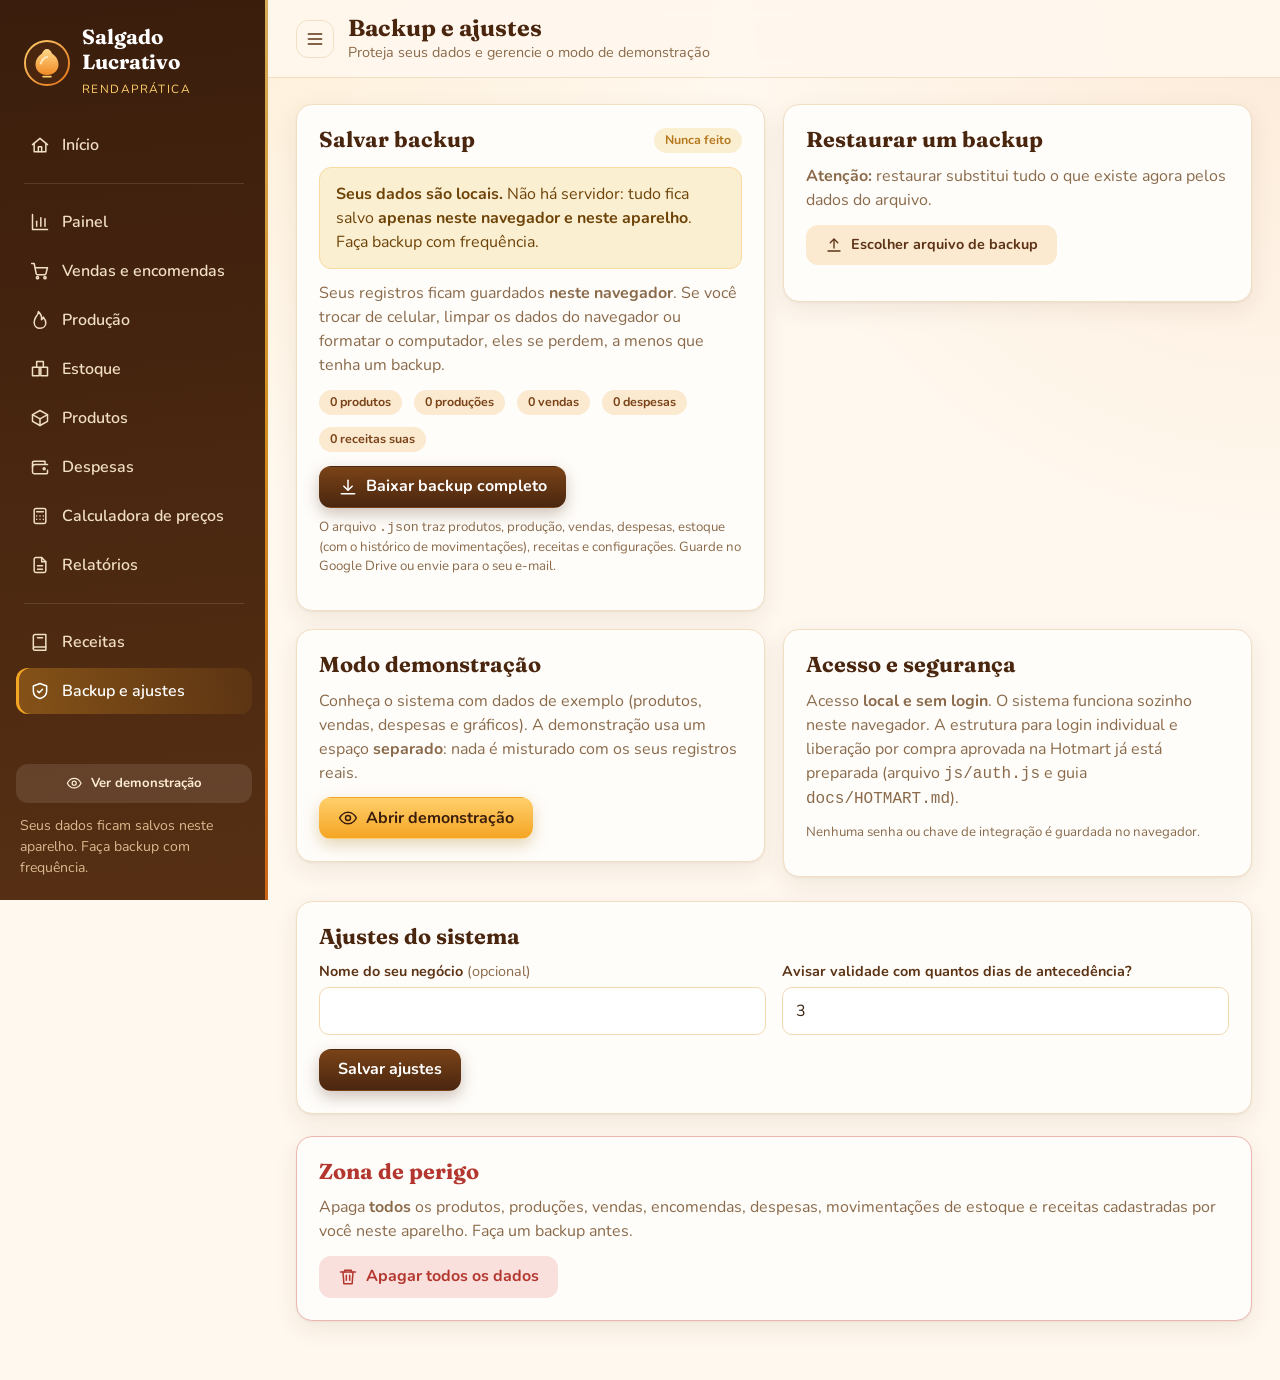
==== backup.html @ 2cbf1160 "1commit" ====
<!DOCTYPE html>
<html lang="pt-BR">
<head>
<meta charset="utf-8">
<meta name="viewport" content="width=device-width, initial-scale=1, viewport-fit=cover">
<title>Backup e ajustes — Salgado Lucrativo</title>
<meta name="theme-color" content="#3a1d0c">
<link rel="stylesheet" href="css/style.css">
</head>
<body data-page="backup" data-title="Backup e ajustes" data-sub="Proteja seus dados e gerencie o modo de demonstração">
<main id="content" class="content">
  <div class="grid g2" style="align-items:start">
    <section class="card">
      <div class="card-head"><h2>Salvar backup</h2><span class="pill" id="last-pill"></span></div>
      <div class="alert warn" style="margin-bottom:12px"><div><b>Seus dados são locais.</b> Não há servidor: tudo fica salvo <b>apenas neste navegador e neste aparelho</b>. Faça backup com frequência.</div></div><p class="muted">Seus registros ficam guardados <b>neste navegador</b>. Se você trocar de celular, limpar os dados do navegador ou formatar o computador, eles se perdem, a menos que tenha um backup.</p>
      <div id="counts" class="row small muted" style="margin-bottom:14px"></div>
      <button class="btn primary" type="button" id="btn-export"></button>
      <p class="hint" style="margin-top:10px">O arquivo <code>.json</code> traz produtos, produção, vendas, despesas, estoque (com o histórico de movimentações), receitas e configurações. Guarde no Google Drive ou envie para o seu e-mail.</p>
    </section>

    <section class="card">
      <h2>Restaurar um backup</h2>
      <p class="muted"><b>Atenção:</b> restaurar substitui tudo o que existe agora pelos dados do arquivo.</p>
      <div class="field"><label for="f-file" class="btn" id="file-label" style="cursor:pointer;width:fit-content"></label><input class="sr-only" type="file" id="f-file" accept="application/json,.json"></div>
      <div id="restore-info" style="margin-top:14px"></div>
    </section>

    <section class="card">
      <h2>Modo demonstração</h2>
      <p class="muted">Conheça o sistema com dados de exemplo (produtos, vendas, despesas e gráficos). A demonstração usa um espaço <b>separado</b>: nada é misturado com os seus registros reais.</p>
      <div class="row" id="demo-actions"></div>
    </section>

    <section class="card">
      <h2>Acesso e segurança</h2>
      <div id="auth-info"></div>
    </section>
  </div>

  <section class="card section">
    <h2>Ajustes do sistema</h2>
    <form id="form-settings" novalidate>
      <div class="form-grid">
        <div class="field c6"><label for="s-name">Nome do seu negócio <span class="opt">(opcional)</span></label><input type="text" id="s-name" name="businessName" maxlength="60" autocomplete="off"><small class="err" data-err="businessName"></small></div>
        <div class="field c6 keep"><label for="s-days">Avisar validade com quantos dias de antecedência?</label><input type="text" inputmode="numeric" id="s-days" name="expiryWarnDays" autocomplete="off"><small class="err" data-err="expiryWarnDays"></small></div>
      </div>
      <div class="form-actions" style="margin-top:14px"><button class="btn primary" type="submit" id="btn-settings">Salvar ajustes</button></div>
    </form>
  </section>

  <section class="card section" id="danger" style="border-color:#ecb7b0">
    <h2 style="color:var(--bad)">Zona de perigo</h2>
    <p class="muted">Apaga <b>todos</b> os produtos, produções, vendas, encomendas, despesas, movimentações de estoque e receitas cadastradas por você neste aparelho. Faça um backup antes.</p>
    <button class="btn danger" type="button" id="btn-wipe"></button>
  </section>
</main>
<script src="js/calc.js"></script>
<script src="js/database.js"></script>
<script src="js/art.js"></script>
<script src="js/auth.js"></script>
<script src="js/app.js"></script>
<script src="js/backup.js"></script>
</body>
</html>
---- css/style.css ----
/* Salgado Lucrativo (RendaPrática) — tema laranja, creme, amarelo suave e marrom */
@font-face { font-family: 'Fraunces'; font-weight: 600; font-display: swap; src: url('../fonts/fraunces-latin-600-normal.woff2') format('woff2'); }
@font-face { font-family: 'Fraunces'; font-weight: 700; font-display: swap; src: url('../fonts/fraunces-latin-700-normal.woff2') format('woff2'); }
@font-face { font-family: 'Nunito'; font-weight: 400; font-display: swap; src: url('../fonts/nunito-latin-400-normal.woff2') format('woff2'); }
@font-face { font-family: 'Nunito'; font-weight: 600; font-display: swap; src: url('../fonts/nunito-latin-600-normal.woff2') format('woff2'); }
@font-face { font-family: 'Nunito'; font-weight: 700; font-display: swap; src: url('../fonts/nunito-latin-700-normal.woff2') format('woff2'); }
@font-face { font-family: 'Nunito'; font-weight: 800; font-display: swap; src: url('../fonts/nunito-latin-800-normal.woff2') format('woff2'); }

:root {
  --brown-950: #2a1408; --brown-900: #3a1d0c; --brown-800: #4a260f; --brown-700: #5c3315; --brown-600: #7a4318; --brown-500: #8f5a2c;
  --orange: #e8731a; --sun: #f5a524; --sun-600: #d98a0b; --sun-300: #ffcf6b; --sun-100: #fff0c9;
  --cream: #fff8ee; --beige: #fbe9d0; --beige-2: #f3d9b3; --paper: #fffdfa; --line: #f1dfc4;
  --text: #3b2412; --muted: #8a6a4a; --ok: #3f7d4f; --ok-bg: #e4f1e6; --warn: #b7791f; --warn-bg: #fbefd2; --bad: #b3372f; --bad-bg: #f9e0dc;
  --radius: 16px; --radius-sm: 10px;
  --shadow: 0 1px 2px rgba(74, 38, 15, .06), 0 8px 24px rgba(74, 38, 15, .08);
  --shadow-lg: 0 10px 40px rgba(58, 29, 12, .22);
  --sidebar-w: 268px;
  --font-body: 'Nunito', system-ui, -apple-system, 'Segoe UI', Roboto, sans-serif;
  --font-title: 'Fraunces', Georgia, 'Times New Roman', serif;
}
* { box-sizing: border-box; }
[hidden] { display: none !important; }
html { -webkit-text-size-adjust: 100%; }
body { margin: 0; font-family: var(--font-body); color: var(--text); background: var(--cream); line-height: 1.5; font-size: 16px;
  background-image: radial-gradient(circle at 12% -10%, rgba(245, 165, 36, .13), transparent 40%), radial-gradient(circle at 100% 0%, rgba(232, 115, 26, .10), transparent 35%); background-attachment: fixed; }
h1, h2, h3 { font-family: var(--font-title); color: var(--brown-800); line-height: 1.2; margin: 0 0 .5em; }
h1 { font-size: 1.9rem; } h2 { font-size: 1.35rem; } h3 { font-size: 1.1rem; }
p { margin: 0 0 .8em; } a { color: var(--brown-600); }
img, svg { max-width: 100%; }
button, input, select, textarea { font: inherit; color: inherit; }
.sr-only { position: absolute; width: 1px; height: 1px; overflow: hidden; clip: rect(0 0 0 0); white-space: nowrap; }
.icon { width: 1.25em; height: 1.25em; fill: none; stroke: currentColor; stroke-width: 1.8; stroke-linecap: round; stroke-linejoin: round; flex: none; vertical-align: -.2em; }

/* ---------- Estrutura ---------- */
.shell { min-height: 100vh; display: flex; }
.sidebar { width: var(--sidebar-w); flex: none; background: linear-gradient(175deg, var(--brown-900), var(--brown-700) 120%); color: #fdebd3; padding: 22px 16px; position: fixed; inset: 0 auto 0 0; display: flex; flex-direction: column; z-index: 60; overflow-y: auto; transition: transform .25s ease; }
.sidebar::after { content: ''; position: absolute; right: 0; top: 0; bottom: 0; width: 3px; background: linear-gradient(var(--sun-300), var(--sun), var(--orange)); opacity: .8; }
.brand { display: flex; align-items: center; gap: 12px; padding: 4px 8px 22px; text-decoration: none; color: inherit; }
.brand-logo { width: 46px; height: 46px; flex: none; }
.brand-name { font-family: var(--font-title); font-weight: 700; font-size: 1.28rem; color: #fff; line-height: 1.1; }
.brand-tag { font-size: .74rem; letter-spacing: .12em; text-transform: uppercase; color: var(--sun-300); }
.nav { display: flex; flex-direction: column; gap: 3px; }
.nav a { display: flex; align-items: center; gap: 12px; padding: 11px 14px; border-radius: 12px; color: #f1dfc4; text-decoration: none; font-weight: 600; transition: background .15s, color .15s; }
.nav a:hover { background: rgba(255, 255, 255, .08); color: #fff; }
.nav a.active { background: linear-gradient(90deg, rgba(245, 165, 36, .32), rgba(245, 165, 36, .08)); color: #fff; box-shadow: inset 3px 0 0 var(--sun); }
.nav-sep { height: 1px; background: rgba(255, 255, 255, .12); margin: 12px 8px; }
.side-foot { margin-top: auto; padding-top: 18px; font-size: .82rem; color: #d9b98f; }
.side-foot .btn { width: 100%; justify-content: center; }
.main-col { margin-left: var(--sidebar-w); flex: 1; min-width: 0; display: flex; flex-direction: column; }
.topbar { position: sticky; top: 0; z-index: 40; display: flex; align-items: center; gap: 14px; padding: 14px 28px; background: rgba(255, 248, 238, .88); backdrop-filter: blur(10px); border-bottom: 1px solid var(--line); }
.topbar h1 { font-size: 1.45rem; margin: 0; }
.topbar .sub { color: var(--muted); font-size: .9rem; margin: 0; }
.topbar .grow { flex: 1; min-width: 0; }
.menu-btn { display: none; }
.content { padding: 26px 28px 60px; max-width: 1280px; width: 100%; margin: 0 auto; }
.bottomnav { display: none; }
.backdrop { display: none; }

.demo-banner { background: linear-gradient(90deg, var(--sun-100), #fff1d2); border-bottom: 1px solid var(--sun-300); color: var(--brown-700); padding: 10px 28px; display: flex; gap: 12px; align-items: center; flex-wrap: wrap; font-size: .92rem; }
.demo-banner strong { color: var(--brown-800); }
.demo-banner .btn { padding: 6px 12px; font-size: .85rem; }
.pill { display: inline-flex; align-items: center; gap: 6px; padding: 3px 11px; border-radius: 999px; background: var(--beige); color: var(--brown-600); font-size: .78rem; font-weight: 700; }
.pill.gold { background: var(--sun-100); color: var(--sun-600); } .pill.ok { background: var(--ok-bg); color: var(--ok); } .pill.warn { background: var(--warn-bg); color: var(--warn); } .pill.bad { background: var(--bad-bg); color: var(--bad); }

/* ---------- Componentes ---------- */
.card { background: var(--paper); border: 1px solid var(--line); border-radius: var(--radius); box-shadow: var(--shadow); padding: 22px; }
.card + .card, .section + .section { margin-top: 22px; }
.grid > .card, .grid > .card + .card, .grid > .section, .grid > .section + .section { margin-top: 0; }
.card-head { display: flex; align-items: center; justify-content: space-between; gap: 12px; flex-wrap: wrap; margin-bottom: 14px; }
.card-head h2, .card-head h3 { margin: 0; }
.muted { color: var(--muted); } .small { font-size: .88rem; } .right { text-align: right; } .center { text-align: center; }
.grid { display: grid; gap: 18px; }
.g2 { grid-template-columns: repeat(2, minmax(0, 1fr)); } .g3 { grid-template-columns: repeat(3, minmax(0, 1fr)); } .g4 { grid-template-columns: repeat(4, minmax(0, 1fr)); }
.row { display: flex; gap: 12px; align-items: center; flex-wrap: wrap; }
.row.between { justify-content: space-between; }
.split-a { grid-template-columns: minmax(0, 1.7fr) minmax(0, 1fr); } .split-b { grid-template-columns: minmax(0, 1fr) minmax(0, 1.1fr); align-items: start; }
.section { margin-top: 24px; }
.page-intro { margin-bottom: 22px; color: var(--muted); max-width: 70ch; }

.btn { display: inline-flex; align-items: center; gap: 8px; border: 1px solid transparent; border-radius: 12px; padding: 10px 18px; font-weight: 700; cursor: pointer; background: var(--beige); color: var(--brown-700); text-decoration: none; transition: transform .1s, box-shadow .15s, background .15s; line-height: 1.2; }
.btn:hover { background: var(--beige-2); } .btn:active { transform: translateY(1px); }
.btn:focus-visible, input:focus-visible, select:focus-visible, textarea:focus-visible, a:focus-visible, summary:focus-visible { outline: 3px solid var(--sun); outline-offset: 2px; }
.btn.primary { background: linear-gradient(180deg, var(--brown-600), var(--brown-800)); color: #fff; box-shadow: 0 6px 16px rgba(74, 38, 15, .28); }
.btn.primary:hover { background: linear-gradient(180deg, var(--brown-500), var(--brown-700)); }
.btn.gold { background: linear-gradient(180deg, var(--sun-300), var(--sun)); color: var(--brown-900); box-shadow: 0 6px 16px rgba(176, 138, 52, .35); }
.btn.gold:hover { background: linear-gradient(180deg, #ffd98a, var(--sun-600)); }
.btn.danger { background: var(--bad-bg); color: var(--bad); } .btn.danger:hover { background: #f3c9c3; }
.btn.danger.solid { background: var(--bad); color: #fff; } .btn.danger.solid:hover { background: #962d27; }
.btn.ghost { background: transparent; border-color: var(--line); } .btn.ghost:hover { background: var(--beige); }
.btn.sm { padding: 6px 12px; font-size: .86rem; border-radius: 10px; }
.btn.icon-only { padding: 8px; } .btn:disabled { opacity: .55; cursor: not-allowed; }

.field { display: flex; flex-direction: column; gap: 5px; min-width: 0; }
.field label, .label { font-weight: 700; font-size: .9rem; color: var(--brown-700); }
.field label .opt { font-weight: 400; color: var(--muted); }
input[type=text], input[type=date], input[type=number], input[type=month], select, textarea { width: 100%; border: 1.5px solid var(--beige-2); background: #fff; border-radius: var(--radius-sm); padding: 11px 13px; min-height: 46px; transition: border-color .15s, box-shadow .15s; }
textarea { min-height: 96px; resize: vertical; }
input:focus, select:focus, textarea:focus { border-color: var(--sun); box-shadow: 0 0 0 3px rgba(245, 165, 36, .25); outline: none; }
.field.invalid input, .field.invalid select, .field.invalid textarea { border-color: var(--bad); background: #fffafa; }
.err { color: var(--bad); font-size: .83rem; min-height: 0; } .err:empty { display: none; }
.hint { color: var(--muted); font-size: .83rem; }
.form-grid { display: grid; gap: 16px; grid-template-columns: repeat(12, minmax(0, 1fr)); }
.form-grid > * { grid-column: span 12; }
.c3 { grid-column: span 3 !important; } .c4 { grid-column: span 4 !important; } .c5 { grid-column: span 5 !important; } .c6 { grid-column: span 6 !important; } .c8 { grid-column: span 8 !important; }
.form-actions { display: flex; gap: 10px; flex-wrap: wrap; margin-top: 6px; }
.check { display: flex; gap: 10px; align-items: flex-start; font-size: .94rem; } .check input { width: 20px; height: 20px; margin-top: 2px; accent-color: var(--brown-600); }
.segmented { display: inline-flex; background: var(--beige); border-radius: 12px; padding: 4px; gap: 2px; flex-wrap: wrap; }
.segmented button { border: 0; background: transparent; padding: 8px 16px; border-radius: 9px; font-weight: 700; cursor: pointer; color: var(--brown-600); }
.segmented button.on { background: #fff; color: var(--brown-800); box-shadow: 0 1px 4px rgba(74, 38, 15, .18); }
.liveline { display: flex; gap: 22px; flex-wrap: wrap; background: var(--cream); border: 1px dashed var(--sun); border-radius: 12px; padding: 12px 16px; }
.liveline b { font-size: 1.15rem; color: var(--brown-800); display: block; } .liveline span { font-size: .8rem; color: var(--muted); text-transform: uppercase; letter-spacing: .05em; }
.pos { color: var(--ok) !important; } .neg { color: var(--bad) !important; }

/* Cartões de indicadores */
.stat { position: relative; overflow: hidden; background: var(--paper); border: 1px solid var(--line); border-radius: var(--radius); padding: 18px 18px 16px; box-shadow: var(--shadow); display: flex; gap: 14px; align-items: flex-start; }
.stat::after { content: ''; position: absolute; right: -28px; top: -28px; width: 90px; height: 90px; border-radius: 50%; background: radial-gradient(circle, rgba(245, 165, 36, .22), transparent 70%); }
.stat .ico { width: 46px; height: 46px; border-radius: 14px; display: grid; place-items: center; background: var(--beige); color: var(--brown-600); flex: none; font-size: 1.35rem; }
.stat.gold .ico { background: var(--sun-100); color: var(--sun-600); } .stat.green .ico { background: var(--ok-bg); color: var(--ok); } .stat.red .ico { background: var(--bad-bg); color: var(--bad); } .stat.dark .ico { background: var(--brown-700); color: var(--sun-300); }
.stat .k { font-size: .8rem; text-transform: uppercase; letter-spacing: .06em; color: var(--muted); font-weight: 700; }
.stat .v { font-family: var(--font-title); font-size: 1.65rem; font-weight: 700; color: var(--brown-800); line-height: 1.15; margin-top: 2px; word-break: break-word; }
.stat .n { font-size: .82rem; color: var(--muted); margin-top: 2px; }
.stat.feature { background: linear-gradient(135deg, var(--brown-800), var(--brown-600)); border: 0; color: #fdebd3; }
.stat.feature .k, .stat.feature .n { color: var(--sun-300); } .stat.feature .v { color: #fff; } .stat.feature .ico { background: rgba(255, 255, 255, .14); color: var(--sun-300); }
.stat > div:last-child { min-width: 0; flex: 1; }
.g4 .stat { gap: 12px; padding: 16px; } .g4 .stat .v { font-size: 1.4rem; }

/* Tabelas (viram cartões no celular) */
.table-wrap { overflow-x: auto; border: 1px solid var(--line); border-radius: var(--radius-sm); background: #fff; }
table { width: 100%; border-collapse: collapse; font-size: .94rem; }
th { text-align: left; background: var(--beige); color: var(--brown-700); font-size: .78rem; text-transform: uppercase; letter-spacing: .06em; padding: 11px 14px; white-space: nowrap; }
td { padding: 12px 14px; border-top: 1px solid var(--line); vertical-align: middle; }
tbody tr:hover { background: #fffaf2; }
td.num, th.num { text-align: right; white-space: nowrap; font-variant-numeric: tabular-nums; }
td.actions { white-space: nowrap; text-align: right; }
tfoot td { font-weight: 800; background: var(--cream); }
.empty { text-align: center; padding: 38px 18px; color: var(--muted); }
.empty svg.art { width: 150px; margin: 0 auto 10px; display: block; border-radius: 18px; }

/* Produtos / receitas: grade de cartões com imagem */
.cards-grid { display: grid; gap: 20px; grid-template-columns: repeat(auto-fill, minmax(250px, 1fr)); }
.tile { background: var(--paper); border: 1px solid var(--line); border-radius: var(--radius); box-shadow: var(--shadow); overflow: hidden; display: flex; flex-direction: column; transition: transform .18s, box-shadow .18s; }
.tile:hover { transform: translateY(-3px); box-shadow: 0 14px 34px rgba(74, 38, 15, .16); }
.tile .thumb { aspect-ratio: 4 / 3; background: var(--beige); position: relative; overflow: hidden; }
.tile .thumb > img, .tile .thumb > svg { width: 100%; height: 100%; object-fit: cover; display: block; }
.tile .thumb .badge { position: absolute; top: 10px; left: 10px; }
.tile .thumb .badge.r { left: auto; right: 10px; }
.tile .body { padding: 14px 16px 16px; display: flex; flex-direction: column; gap: 8px; flex: 1; }
.tile h3 { margin: 0; font-size: 1.08rem; }
.tile .meta { display: flex; justify-content: space-between; gap: 8px; font-size: .88rem; color: var(--muted); }
.tile .price { font-family: var(--font-title); font-weight: 700; color: var(--brown-800); font-size: 1.25rem; }
.tile .foot { margin-top: auto; display: flex; gap: 8px; padding-top: 6px; }
.tile .foot .btn { flex: 1; justify-content: center; }
button.tile { text-align: left; padding: 0; cursor: pointer; font: inherit; color: inherit; }

.chips { display: flex; gap: 8px; flex-wrap: wrap; }
.chip { border: 1.5px solid var(--beige-2); background: #fff; color: var(--brown-600); padding: 7px 15px; border-radius: 999px; font-weight: 700; font-size: .88rem; cursor: pointer; }
.chip:hover { border-color: var(--sun); } .chip.on { background: var(--brown-700); border-color: var(--brown-700); color: #fff; }
.toolbar { display: flex; gap: 12px; align-items: center; flex-wrap: wrap; margin-bottom: 18px; }
.toolbar .search { position: relative; flex: 1; min-width: 200px; max-width: 380px; }
.toolbar .search input { padding-left: 40px; } .toolbar .search .icon { position: absolute; left: 13px; top: 50%; transform: translateY(-50%); color: var(--muted); }

.chart-box { position: relative; height: 320px; } .chart-box.sm { height: 260px; }
.bars { display: flex; flex-direction: column; gap: 10px; }
.bar-row { display: grid; grid-template-columns: minmax(90px, 150px) minmax(0, 1fr) auto; gap: 10px; align-items: center; font-size: .9rem; }
.bar-row > span { min-width: 0; overflow-wrap: anywhere; } .bar-row > b { white-space: nowrap; }
.bar-track { background: var(--beige); height: 12px; border-radius: 99px; overflow: hidden; } .bar-fill { height: 100%; border-radius: 99px; background: linear-gradient(90deg, var(--orange), var(--sun)); }
.rank { width: 26px; height: 26px; border-radius: 50%; background: var(--sun-100); color: var(--sun-600); display: inline-grid; place-items: center; font-weight: 800; font-size: .8rem; margin-right: 8px; }

/* Diálogos e avisos */
dialog { border: 0; border-radius: 20px; padding: 0; width: min(680px, calc(100vw - 24px)); max-height: calc(100vh - 24px); box-shadow: var(--shadow-lg); background: var(--paper); color: var(--text); }
dialog.wide { width: min(860px, calc(100vw - 24px)); }
dialog::backdrop { background: rgba(42, 20, 8, .6); backdrop-filter: blur(3px); }
.dlg-head { display: flex; align-items: center; justify-content: space-between; gap: 12px; padding: 18px 24px; border-bottom: 1px solid var(--line); background: var(--cream); position: sticky; top: 0; z-index: 2; }
.dlg-head h2 { margin: 0; } .dlg-body { padding: 22px 24px 26px; }
dialog.confirm { width: min(440px, calc(100vw - 24px)); } dialog.confirm .dlg-body { text-align: center; } dialog.confirm .form-actions { justify-content: center; }
.confirm-ico { width: 56px; height: 56px; border-radius: 50%; display: grid; place-items: center; margin: 0 auto 12px; background: var(--bad-bg); color: var(--bad); font-size: 1.7rem; }
.confirm-ico.neutral { background: var(--sun-100); color: var(--sun-600); }
.toasts { position: fixed; right: 18px; bottom: 18px; z-index: 200; display: flex; flex-direction: column; gap: 10px; max-width: min(380px, calc(100vw - 36px)); }
.toast { display: flex; gap: 10px; align-items: flex-start; background: var(--brown-800); color: #fff; padding: 13px 16px; border-radius: 14px; box-shadow: var(--shadow-lg); animation: toast-in .25s ease; border-left: 5px solid var(--sun); font-weight: 600; }
.toast.ok { border-left-color: #6cc283; } .toast.err { border-left-color: #f08a80; } .toast .icon { margin-top: 2px; }
@keyframes toast-in { from { opacity: 0; transform: translateY(12px); } to { opacity: 1; transform: none; } }
.alert { display: flex; gap: 12px; padding: 14px 16px; border-radius: 12px; background: var(--warn-bg); color: #6e4308; border: 1px solid #fbd9a0; align-items: flex-start; }
.alert.bad { background: var(--bad-bg); color: #7a231d; border-color: #ecb7b0; } .alert.ok { background: var(--ok-bg); color: #25552f; border-color: #bcdcc2; } .alert .icon { margin-top: 3px; }
details.help { background: var(--cream); border: 1px solid var(--line); border-radius: 12px; padding: 10px 16px; margin-bottom: 18px; } details.help summary { cursor: pointer; font-weight: 700; color: var(--brown-700); } details.help p { margin: 10px 0 0; color: var(--muted); font-size: .92rem; }
.photo-pick { display: flex; gap: 14px; align-items: center; flex-wrap: wrap; } .photo-pick .preview { width: 110px; height: 82px; border-radius: 12px; overflow: hidden; background: var(--beige); border: 1px dashed var(--beige-2); display: grid; place-items: center; color: var(--muted); font-size: .8rem; text-align: center; } .photo-pick .preview img { width: 100%; height: 100%; object-fit: cover; }
.loading { display: grid; place-items: center; min-height: 40vh; color: var(--muted); } .spinner { width: 34px; height: 34px; border: 4px solid var(--beige-2); border-top-color: var(--sun); border-radius: 50%; animation: spin 1s linear infinite; margin: 0 auto 10px; } @keyframes spin { to { transform: rotate(360deg); } }

/* Receita aberta */
.recipe-hero { aspect-ratio: 16 / 7; border-radius: 16px; overflow: hidden; margin-bottom: 18px; background: var(--beige); } .recipe-hero > * { width: 100%; height: 100%; object-fit: cover; display: block; }
.facts { display: grid; grid-template-columns: repeat(auto-fit, minmax(150px, 1fr)); gap: 12px; margin-bottom: 18px; }
.fact { background: var(--cream); border: 1px solid var(--line); border-radius: 12px; padding: 10px 14px; } .fact span { display: block; font-size: .75rem; text-transform: uppercase; letter-spacing: .06em; color: var(--muted); font-weight: 700; } .fact b { font-family: var(--font-title); font-size: 1.1rem; color: var(--brown-800); }
.recipe-cols { display: grid; grid-template-columns: 1fr 1.4fr; gap: 24px; } ul.ingredients { padding-left: 0; list-style: none; margin: 0; } ul.ingredients li { padding: 8px 0 8px 28px; border-bottom: 1px dashed var(--line); position: relative; } ul.ingredients li::before { content: ''; position: absolute; left: 6px; top: 15px; width: 10px; height: 10px; border-radius: 50%; background: var(--sun); } ol.steps { padding-left: 22px; margin: 0; } ol.steps li { padding: 6px 0; } ol.steps li::marker { color: var(--sun-600); font-weight: 800; }
.slots { display: grid; grid-template-columns: repeat(auto-fit, minmax(18px, 1fr)); gap: 4px; max-width: 520px; margin-top: 10px; } .slots i { height: 10px; border-radius: 3px; background: var(--beige-2); } .slots i.on { background: linear-gradient(90deg, var(--orange), var(--sun)); }

/* Início (landing) */
.hero { display: grid; grid-template-columns: 1.1fr .9fr; gap: 30px; align-items: center; background: linear-gradient(135deg, var(--brown-900), var(--brown-700)); border-radius: 26px; padding: 40px; color: #fdebd3; position: relative; overflow: hidden; box-shadow: var(--shadow-lg); }
.hero::before { content: ''; position: absolute; width: 380px; height: 380px; right: -90px; top: -120px; border-radius: 50%; background: radial-gradient(circle, rgba(255, 207, 107, .28), transparent 65%); }
.hero h1 { color: #fff; font-size: 2.6rem; margin-bottom: .3em; } .hero h1 em { color: var(--sun-300); font-style: italic; }
.hero p { font-size: 1.08rem; color: #f3d9b3; max-width: 46ch; } .hero .hero-art { border-radius: 22px; overflow: hidden; box-shadow: 0 18px 50px rgba(0, 0, 0, .35); border: 3px solid rgba(255, 207, 107, .55); transform: rotate(1.5deg); position: relative; } .hero .hero-art svg { display: block; width: 100%; height: auto; }
.steps3 { counter-reset: s; display: grid; grid-template-columns: repeat(3, 1fr); gap: 18px; }
.steps3 > div { counter-increment: s; position: relative; background: var(--paper); border: 1px solid var(--line); border-radius: var(--radius); padding: 22px 20px 20px 20px; box-shadow: var(--shadow); } .steps3 > div::before { content: counter(s); position: absolute; top: -14px; left: 18px; width: 34px; height: 34px; border-radius: 50%; background: linear-gradient(var(--sun-300), var(--sun)); color: var(--brown-900); display: grid; place-items: center; font-family: var(--font-title); font-weight: 700; } .steps3 h3 { margin-top: 6px; }
.shortcut { display: flex; gap: 14px; align-items: center; text-decoration: none; color: inherit; padding: 16px 18px; border-radius: var(--radius); background: var(--paper); border: 1px solid var(--line); box-shadow: var(--shadow); transition: transform .15s, border-color .15s; } .shortcut:hover { transform: translateY(-2px); border-color: var(--sun); } .shortcut .ico { width: 46px; height: 46px; border-radius: 14px; display: grid; place-items: center; background: var(--sun-100); color: var(--sun-600); font-size: 1.35rem; flex: none; } .shortcut b { display: block; color: var(--brown-800); } .shortcut span { font-size: .86rem; color: var(--muted); }

/* ---------- Responsivo ---------- */
@media (max-width: 1100px) { .g4 { grid-template-columns: repeat(2, minmax(0, 1fr)); } .g3 { grid-template-columns: repeat(2, minmax(0, 1fr)); } .hero { grid-template-columns: 1fr; } .hero .hero-art { max-width: 520px; } }
@media (max-width: 900px) {
  .sidebar { transform: translateX(-102%); box-shadow: var(--shadow-lg); } body.nav-open .sidebar { transform: none; }
  body.nav-open .backdrop { display: block; position: fixed; inset: 0; background: rgba(42, 20, 8, .55); z-index: 55; }
  .main-col { margin-left: 0; } .menu-btn { display: inline-flex; } .topbar { padding: 10px 14px; } .topbar h1 { font-size: 1.2rem; } .topbar .sub { display: none; }
  .content { padding: 18px 14px 96px; } .demo-banner { padding: 10px 14px; }
  .bottomnav { display: flex; position: fixed; left: 0; right: 0; bottom: 0; z-index: 50; background: var(--brown-900); padding: 6px 6px calc(6px + env(safe-area-inset-bottom)); box-shadow: 0 -6px 24px rgba(42, 20, 8, .3); border-top: 2px solid var(--sun); }
  .bottomnav a, .bottomnav button { flex: 1; display: flex; flex-direction: column; align-items: center; gap: 2px; padding: 6px 2px; color: #d9b98f; text-decoration: none; font-size: .68rem; font-weight: 700; background: none; border: 0; cursor: pointer; border-radius: 10px; }
  .bottomnav .icon { width: 1.5em; height: 1.5em; } .bottomnav a.active { color: var(--sun-300); background: rgba(255, 255, 255, .08); }
  .g2, .g3, .split-a, .split-b { grid-template-columns: minmax(0, 1fr); } .recipe-cols { grid-template-columns: 1fr; } .steps3 { grid-template-columns: 1fr; gap: 26px; } .hero { padding: 26px 20px; border-radius: 20px; } .hero h1 { font-size: 2rem; }
  .c3, .c4, .c5, .c6, .c8 { grid-column: span 12 !important; } .form-grid .c3.keep, .form-grid .c4.keep, .form-grid .c6.keep { grid-column: span 6 !important; }
  .toasts { left: 14px; right: 14px; bottom: 84px; max-width: none; }
  /* tabelas viram cartões */
  table.stack, table.stack tbody, table.stack tr, table.stack td { display: block; width: 100%; } table.stack thead { display: none; } .table-wrap:has(table.stack) { border: 0; background: transparent; overflow: visible; }
  table.stack tr { background: #fff; border: 1px solid var(--line); border-radius: 14px; margin-bottom: 12px; padding: 8px 4px; box-shadow: var(--shadow); } table.stack td { border: 0; padding: 6px 14px; display: flex; justify-content: space-between; gap: 14px; text-align: right !important; white-space: normal !important; }
  table.stack td::before { content: attr(data-label); font-weight: 700; color: var(--muted); font-size: .8rem; text-transform: uppercase; letter-spacing: .04em; text-align: left; flex: none; }
  table.stack td.actions { justify-content: flex-end; padding-top: 10px; } table.stack td.actions::before { display: none; } table.stack tfoot { display: block; } table.stack tfoot tr { background: var(--cream); } table.stack tfoot td:empty { display: none; }
  dialog, dialog.wide { width: 100vw; max-width: 100vw; max-height: 100vh; height: 100%; border-radius: 0; margin: 0; } .dlg-head { padding: 14px 16px; } .dlg-body { padding: 16px; } dialog.confirm { height: auto; border-radius: 20px; margin: auto; width: calc(100vw - 24px); }
  .chart-box { height: 260px; } .bar-row { grid-template-columns: minmax(70px, 120px) minmax(0, 1fr) auto; gap: 8px; }
  .demo-banner { gap: 8px; font-size: .85rem; } .demo-banner > span { flex-basis: 100%; } .demo-banner .btn { padding: 6px 11px; font-size: .8rem; }
}
@media (max-width: 520px) { .g4 { grid-template-columns: 1fr; } .stat .v { font-size: 1.45rem; } .cards-grid { grid-template-columns: 1fr 1fr; gap: 12px; } .tile .body { padding: 10px 11px 12px; } .tile .foot .btn span { display: none; } .card { padding: 16px; } h1 { font-size: 1.6rem; } }
@media (max-width: 380px) { .cards-grid { grid-template-columns: 1fr; } }
@media print { .sidebar, .topbar, .bottomnav, .demo-banner, .toasts, .btn, .toolbar { display: none !important; } .main-col { margin: 0; } body { background: #fff; } .card, .stat { box-shadow: none; } }
@media (prefers-reduced-motion: reduce) { * { animation: none !important; transition: none !important; } }

/* ---------- Calculadora: linhas de ingrediente ---------- */
.ing-row { display: grid; grid-template-columns: minmax(0, 1.4fr) minmax(0, 1.3fr) minmax(0, 1.3fr) minmax(0, .9fr) minmax(70px, auto) auto; gap: 8px; align-items: center; margin-bottom: 8px; padding-bottom: 8px; border-bottom: 1px dashed var(--line); }
.ing-pair { display: grid; grid-template-columns: minmax(0, 1fr) minmax(0, 1fr); gap: 4px; }
.ing-row input, .ing-row select { min-width: 0; width: 100%; padding: 9px 10px; border: 1px solid var(--line); border-radius: 10px; background: #fff; }
.ing-cost { font-weight: 800; text-align: right; font-size: .9rem; }
.ing-cost.neg { font-size: .72rem; font-weight: 600; text-align: left; }
@media (max-width: 900px) {
  .ing-row { grid-template-columns: 1fr 1fr; }
  .ing-row > input[data-f="name"], .ing-row > .ing-pair { grid-column: 1 / -1; }
  .ing-cost { text-align: right; }
  .ing-row > .btn { grid-column: 1 / -1; justify-self: end; }
}
.alert.warn { background: var(--warn-bg); }

.thumb { position: relative; }
.thumb img.ph, .view-photo img.ph { position: absolute; inset: 0; width: 100%; height: 100%; object-fit: cover; }
.recipe-hero { position: relative; overflow: hidden; }
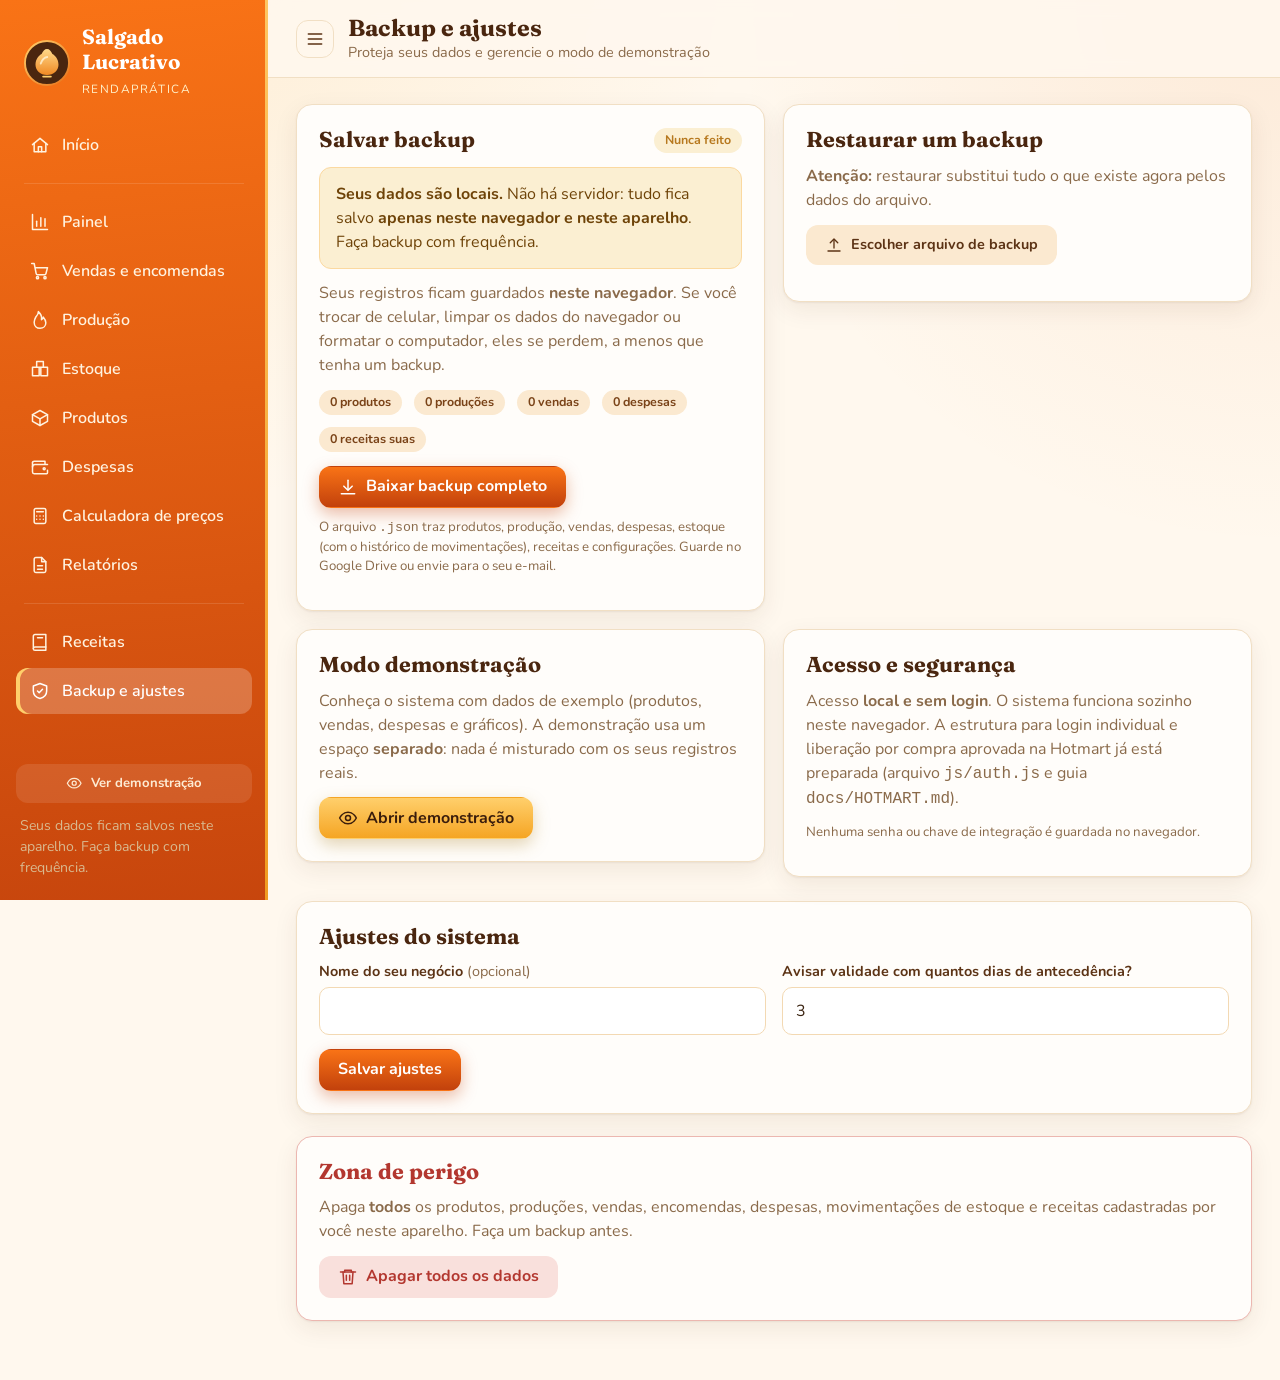
==== commit 3af91596: "salgados" ====
--- a/backup.html
+++ b/backup.html
@@ -4,7 +4,7 @@
 <meta charset="utf-8">
 <meta name="viewport" content="width=device-width, initial-scale=1, viewport-fit=cover">
 <title>Backup e ajustes — Salgado Lucrativo</title>
-<meta name="theme-color" content="#3a1d0c">
+<meta name="theme-color" content="#c2410c">
 <link rel="stylesheet" href="css/style.css">
 </head>
 <body data-page="backup" data-title="Backup e ajustes" data-sub="Proteja seus dados e gerencie o modo de demonstração">
--- a/css/style.css
+++ b/css/style.css
@@ -8,7 +8,7 @@
 
 :root {
   --brown-950: #2a1408; --brown-900: #3a1d0c; --brown-800: #4a260f; --brown-700: #5c3315; --brown-600: #7a4318; --brown-500: #8f5a2c;
-  --orange: #e8731a; --sun: #f5a524; --sun-600: #d98a0b; --sun-300: #ffcf6b; --sun-100: #fff0c9;
+  --orange: #ea580c; --orange-600: #c2410c; --orange-400: #f97316; --orange-100: #ffedd5; --sun: #f5a524; --sun-600: #d98a0b; --sun-300: #ffcf6b; --sun-100: #fff0c9;
   --cream: #fff8ee; --beige: #fbe9d0; --beige-2: #f3d9b3; --paper: #fffdfa; --line: #f1dfc4;
   --text: #3b2412; --muted: #8a6a4a; --ok: #3f7d4f; --ok-bg: #e4f1e6; --warn: #b7791f; --warn-bg: #fbefd2; --bad: #b3372f; --bad-bg: #f9e0dc;
   --radius: 16px; --radius-sm: 10px;
@@ -25,7 +25,7 @@
   background-image: radial-gradient(circle at 12% -10%, rgba(245, 165, 36, .13), transparent 40%), radial-gradient(circle at 100% 0%, rgba(232, 115, 26, .10), transparent 35%); background-attachment: fixed; }
 h1, h2, h3 { font-family: var(--font-title); color: var(--brown-800); line-height: 1.2; margin: 0 0 .5em; }
 h1 { font-size: 1.9rem; } h2 { font-size: 1.35rem; } h3 { font-size: 1.1rem; }
-p { margin: 0 0 .8em; } a { color: var(--brown-600); }
+p { margin: 0 0 .8em; } a { color: var(--orange-600); }
 img, svg { max-width: 100%; }
 button, input, select, textarea { font: inherit; color: inherit; }
 .sr-only { position: absolute; width: 1px; height: 1px; overflow: hidden; clip: rect(0 0 0 0); white-space: nowrap; }
@@ -33,16 +33,16 @@
 
 /* ---------- Estrutura ---------- */
 .shell { min-height: 100vh; display: flex; }
-.sidebar { width: var(--sidebar-w); flex: none; background: linear-gradient(175deg, var(--brown-900), var(--brown-700) 120%); color: #fdebd3; padding: 22px 16px; position: fixed; inset: 0 auto 0 0; display: flex; flex-direction: column; z-index: 60; overflow-y: auto; transition: transform .25s ease; }
-.sidebar::after { content: ''; position: absolute; right: 0; top: 0; bottom: 0; width: 3px; background: linear-gradient(var(--sun-300), var(--sun), var(--orange)); opacity: .8; }
+.sidebar { width: var(--sidebar-w); flex: none; background: linear-gradient(175deg, var(--orange-400), var(--orange-600) 110%); color: #fff7ed; padding: 22px 16px; position: fixed; inset: 0 auto 0 0; display: flex; flex-direction: column; z-index: 60; overflow-y: auto; transition: transform .25s ease; }
+.sidebar::after { content: ''; position: absolute; right: 0; top: 0; bottom: 0; width: 3px; background: linear-gradient(var(--sun-300), var(--sun)); opacity: .9; }
 .brand { display: flex; align-items: center; gap: 12px; padding: 4px 8px 22px; text-decoration: none; color: inherit; }
 .brand-logo { width: 46px; height: 46px; flex: none; }
 .brand-name { font-family: var(--font-title); font-weight: 700; font-size: 1.28rem; color: #fff; line-height: 1.1; }
-.brand-tag { font-size: .74rem; letter-spacing: .12em; text-transform: uppercase; color: var(--sun-300); }
+.brand-tag { font-size: .74rem; letter-spacing: .12em; text-transform: uppercase; color: #fff0c9; }
 .nav { display: flex; flex-direction: column; gap: 3px; }
-.nav a { display: flex; align-items: center; gap: 12px; padding: 11px 14px; border-radius: 12px; color: #f1dfc4; text-decoration: none; font-weight: 600; transition: background .15s, color .15s; }
-.nav a:hover { background: rgba(255, 255, 255, .08); color: #fff; }
-.nav a.active { background: linear-gradient(90deg, rgba(245, 165, 36, .32), rgba(245, 165, 36, .08)); color: #fff; box-shadow: inset 3px 0 0 var(--sun); }
+.nav a { display: flex; align-items: center; gap: 12px; padding: 11px 14px; border-radius: 12px; color: #fff3e0; text-decoration: none; font-weight: 600; transition: background .15s, color .15s; }
+.nav a:hover { background: rgba(255, 255, 255, .16); color: #fff; }
+.nav a.active { background: rgba(255, 255, 255, .22); color: #fff; box-shadow: inset 4px 0 0 var(--sun-300); }
 .nav-sep { height: 1px; background: rgba(255, 255, 255, .12); margin: 12px 8px; }
 .side-foot { margin-top: auto; padding-top: 18px; font-size: .82rem; color: #d9b98f; }
 .side-foot .btn { width: 100%; justify-content: center; }
@@ -80,8 +80,8 @@
 .btn { display: inline-flex; align-items: center; gap: 8px; border: 1px solid transparent; border-radius: 12px; padding: 10px 18px; font-weight: 700; cursor: pointer; background: var(--beige); color: var(--brown-700); text-decoration: none; transition: transform .1s, box-shadow .15s, background .15s; line-height: 1.2; }
 .btn:hover { background: var(--beige-2); } .btn:active { transform: translateY(1px); }
 .btn:focus-visible, input:focus-visible, select:focus-visible, textarea:focus-visible, a:focus-visible, summary:focus-visible { outline: 3px solid var(--sun); outline-offset: 2px; }
-.btn.primary { background: linear-gradient(180deg, var(--brown-600), var(--brown-800)); color: #fff; box-shadow: 0 6px 16px rgba(74, 38, 15, .28); }
-.btn.primary:hover { background: linear-gradient(180deg, var(--brown-500), var(--brown-700)); }
+.btn.primary { background: linear-gradient(180deg, var(--orange-400), var(--orange-600)); color: #fff; box-shadow: 0 6px 16px rgba(194, 65, 12, .35); }
+.btn.primary:hover { background: linear-gradient(180deg, #fb8a3c, var(--orange)); }
 .btn.gold { background: linear-gradient(180deg, var(--sun-300), var(--sun)); color: var(--brown-900); box-shadow: 0 6px 16px rgba(176, 138, 52, .35); }
 .btn.gold:hover { background: linear-gradient(180deg, #ffd98a, var(--sun-600)); }
 .btn.danger { background: var(--bad-bg); color: var(--bad); } .btn.danger:hover { background: #f3c9c3; }
@@ -119,8 +119,8 @@
 .stat .k { font-size: .8rem; text-transform: uppercase; letter-spacing: .06em; color: var(--muted); font-weight: 700; }
 .stat .v { font-family: var(--font-title); font-size: 1.65rem; font-weight: 700; color: var(--brown-800); line-height: 1.15; margin-top: 2px; word-break: break-word; }
 .stat .n { font-size: .82rem; color: var(--muted); margin-top: 2px; }
-.stat.feature { background: linear-gradient(135deg, var(--brown-800), var(--brown-600)); border: 0; color: #fdebd3; }
-.stat.feature .k, .stat.feature .n { color: var(--sun-300); } .stat.feature .v { color: #fff; } .stat.feature .ico { background: rgba(255, 255, 255, .14); color: var(--sun-300); }
+.stat.feature { background: linear-gradient(135deg, var(--orange-400), var(--orange-600)); border: 0; color: #fdebd3; }
+.stat.feature .k, .stat.feature .n { color: #fff0c9; } .stat.feature .v { color: #fff; } .stat.feature .ico { background: rgba(255, 255, 255, .14); color: var(--sun-300); }
 .stat > div:last-child { min-width: 0; flex: 1; }
 .g4 .stat { gap: 12px; padding: 16px; } .g4 .stat .v { font-size: 1.4rem; }
 
@@ -154,7 +154,7 @@
 
 .chips { display: flex; gap: 8px; flex-wrap: wrap; }
 .chip { border: 1.5px solid var(--beige-2); background: #fff; color: var(--brown-600); padding: 7px 15px; border-radius: 999px; font-weight: 700; font-size: .88rem; cursor: pointer; }
-.chip:hover { border-color: var(--sun); } .chip.on { background: var(--brown-700); border-color: var(--brown-700); color: #fff; }
+.chip:hover { border-color: var(--sun); } .chip.on { background: var(--orange); border-color: var(--orange); color: #fff; }
 .toolbar { display: flex; gap: 12px; align-items: center; flex-wrap: wrap; margin-bottom: 18px; }
 .toolbar .search { position: relative; flex: 1; min-width: 200px; max-width: 380px; }
 .toolbar .search input { padding-left: 40px; } .toolbar .search .icon { position: absolute; left: 13px; top: 50%; transform: translateY(-50%); color: var(--muted); }
@@ -193,10 +193,10 @@
 .slots { display: grid; grid-template-columns: repeat(auto-fit, minmax(18px, 1fr)); gap: 4px; max-width: 520px; margin-top: 10px; } .slots i { height: 10px; border-radius: 3px; background: var(--beige-2); } .slots i.on { background: linear-gradient(90deg, var(--orange), var(--sun)); }
 
 /* Início (landing) */
-.hero { display: grid; grid-template-columns: 1.1fr .9fr; gap: 30px; align-items: center; background: linear-gradient(135deg, var(--brown-900), var(--brown-700)); border-radius: 26px; padding: 40px; color: #fdebd3; position: relative; overflow: hidden; box-shadow: var(--shadow-lg); }
+.hero { display: grid; grid-template-columns: 1.1fr .9fr; gap: 30px; align-items: center; background: linear-gradient(135deg, var(--orange-400), var(--orange-600)); border-radius: 26px; padding: 40px; color: #fff7ed; position: relative; overflow: hidden; box-shadow: var(--shadow-lg); }
 .hero::before { content: ''; position: absolute; width: 380px; height: 380px; right: -90px; top: -120px; border-radius: 50%; background: radial-gradient(circle, rgba(255, 207, 107, .28), transparent 65%); }
 .hero h1 { color: #fff; font-size: 2.6rem; margin-bottom: .3em; } .hero h1 em { color: var(--sun-300); font-style: italic; }
-.hero p { font-size: 1.08rem; color: #f3d9b3; max-width: 46ch; } .hero .hero-art { border-radius: 22px; overflow: hidden; box-shadow: 0 18px 50px rgba(0, 0, 0, .35); border: 3px solid rgba(255, 207, 107, .55); transform: rotate(1.5deg); position: relative; } .hero .hero-art svg { display: block; width: 100%; height: auto; }
+.hero p { font-size: 1.08rem; color: #fff3e0; max-width: 46ch; } .hero .hero-art { border-radius: 22px; overflow: hidden; box-shadow: 0 18px 50px rgba(0, 0, 0, .35); border: 3px solid rgba(255, 207, 107, .55); transform: rotate(1.5deg); position: relative; } .hero .hero-art svg { display: block; width: 100%; height: auto; }
 .steps3 { counter-reset: s; display: grid; grid-template-columns: repeat(3, 1fr); gap: 18px; }
 .steps3 > div { counter-increment: s; position: relative; background: var(--paper); border: 1px solid var(--line); border-radius: var(--radius); padding: 22px 20px 20px 20px; box-shadow: var(--shadow); } .steps3 > div::before { content: counter(s); position: absolute; top: -14px; left: 18px; width: 34px; height: 34px; border-radius: 50%; background: linear-gradient(var(--sun-300), var(--sun)); color: var(--brown-900); display: grid; place-items: center; font-family: var(--font-title); font-weight: 700; } .steps3 h3 { margin-top: 6px; }
 .shortcut { display: flex; gap: 14px; align-items: center; text-decoration: none; color: inherit; padding: 16px 18px; border-radius: var(--radius); background: var(--paper); border: 1px solid var(--line); box-shadow: var(--shadow); transition: transform .15s, border-color .15s; } .shortcut:hover { transform: translateY(-2px); border-color: var(--sun); } .shortcut .ico { width: 46px; height: 46px; border-radius: 14px; display: grid; place-items: center; background: var(--sun-100); color: var(--sun-600); font-size: 1.35rem; flex: none; } .shortcut b { display: block; color: var(--brown-800); } .shortcut span { font-size: .86rem; color: var(--muted); }
@@ -208,7 +208,7 @@
   body.nav-open .backdrop { display: block; position: fixed; inset: 0; background: rgba(42, 20, 8, .55); z-index: 55; }
   .main-col { margin-left: 0; } .menu-btn { display: inline-flex; } .topbar { padding: 10px 14px; } .topbar h1 { font-size: 1.2rem; } .topbar .sub { display: none; }
   .content { padding: 18px 14px 96px; } .demo-banner { padding: 10px 14px; }
-  .bottomnav { display: flex; position: fixed; left: 0; right: 0; bottom: 0; z-index: 50; background: var(--brown-900); padding: 6px 6px calc(6px + env(safe-area-inset-bottom)); box-shadow: 0 -6px 24px rgba(42, 20, 8, .3); border-top: 2px solid var(--sun); }
+  .bottomnav { display: flex; position: fixed; left: 0; right: 0; bottom: 0; z-index: 50; background: var(--orange-600); padding: 6px 6px calc(6px + env(safe-area-inset-bottom)); box-shadow: 0 -6px 24px rgba(42, 20, 8, .3); border-top: 2px solid var(--sun); }
   .bottomnav a, .bottomnav button { flex: 1; display: flex; flex-direction: column; align-items: center; gap: 2px; padding: 6px 2px; color: #d9b98f; text-decoration: none; font-size: .68rem; font-weight: 700; background: none; border: 0; cursor: pointer; border-radius: 10px; }
   .bottomnav .icon { width: 1.5em; height: 1.5em; } .bottomnav a.active { color: var(--sun-300); background: rgba(255, 255, 255, .08); }
   .g2, .g3, .split-a, .split-b { grid-template-columns: minmax(0, 1fr); } .recipe-cols { grid-template-columns: 1fr; } .steps3 { grid-template-columns: 1fr; gap: 26px; } .hero { padding: 26px 20px; border-radius: 20px; } .hero h1 { font-size: 2rem; }
